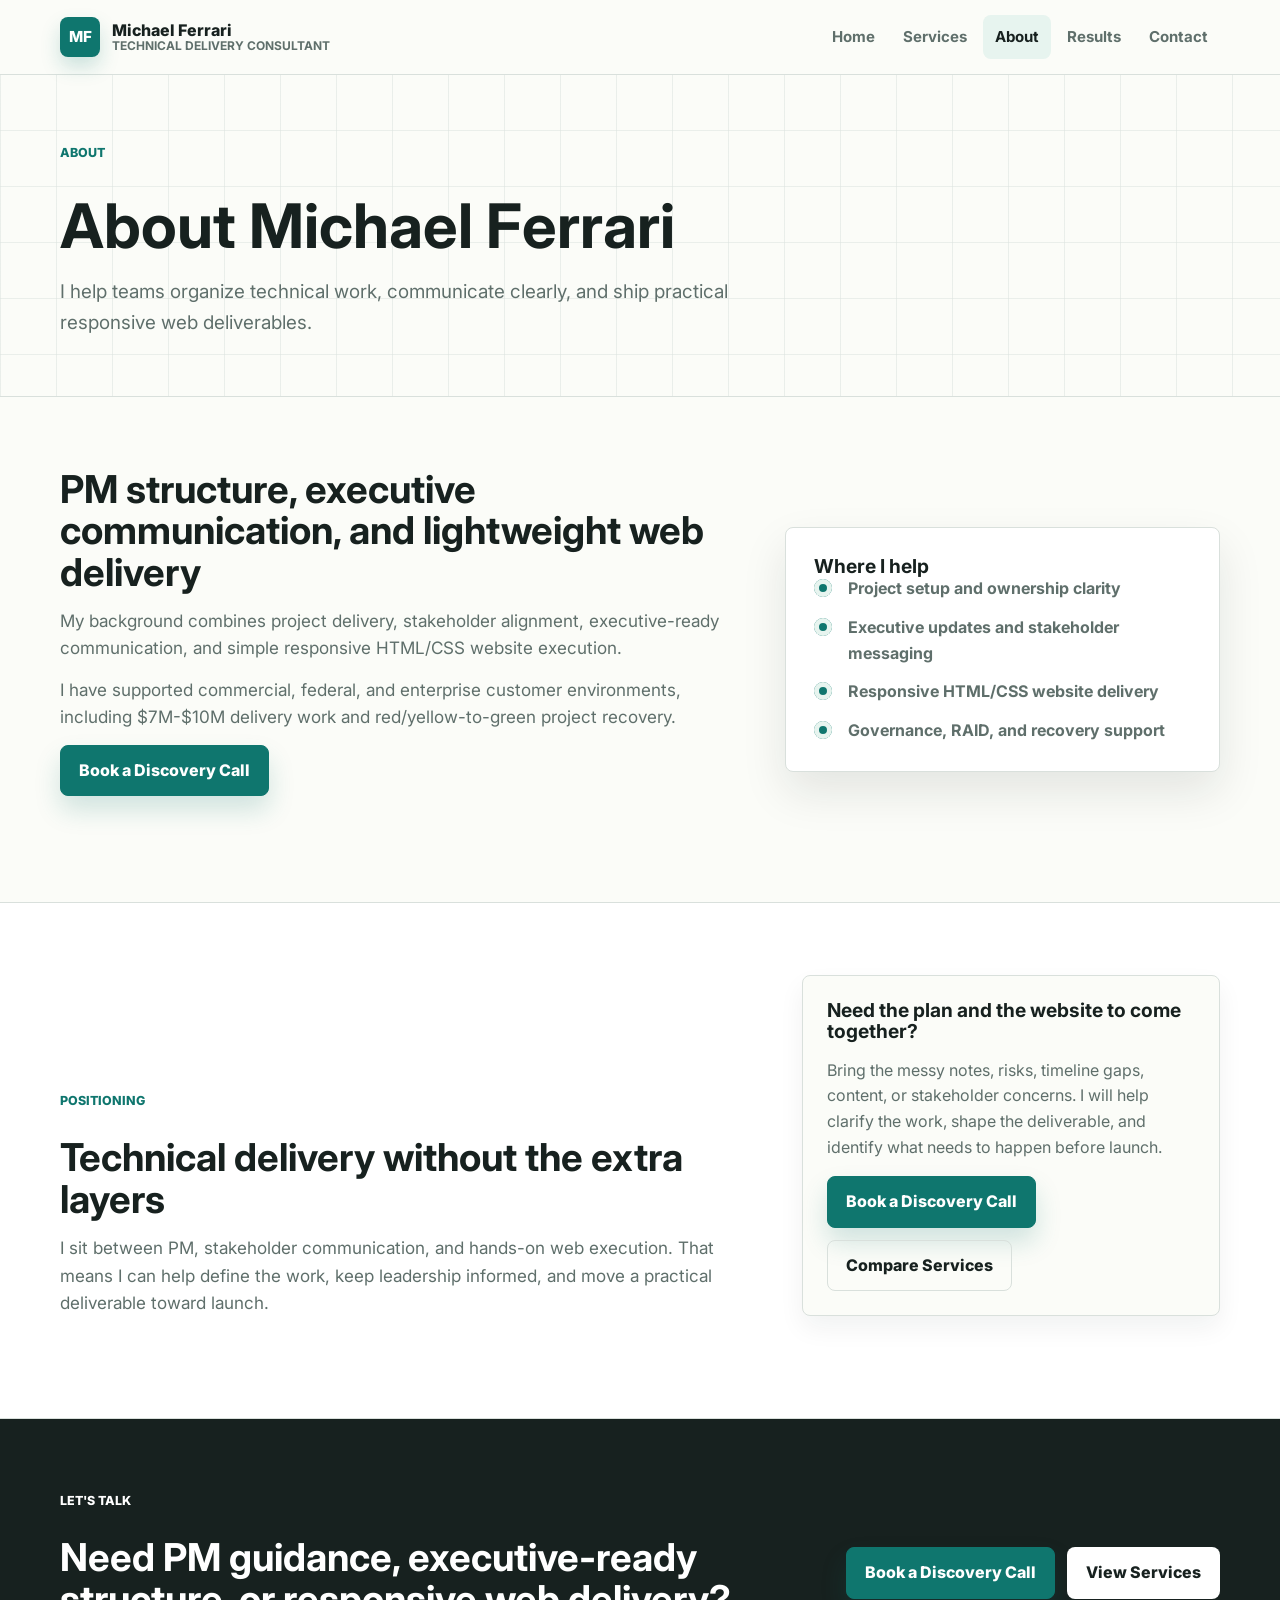
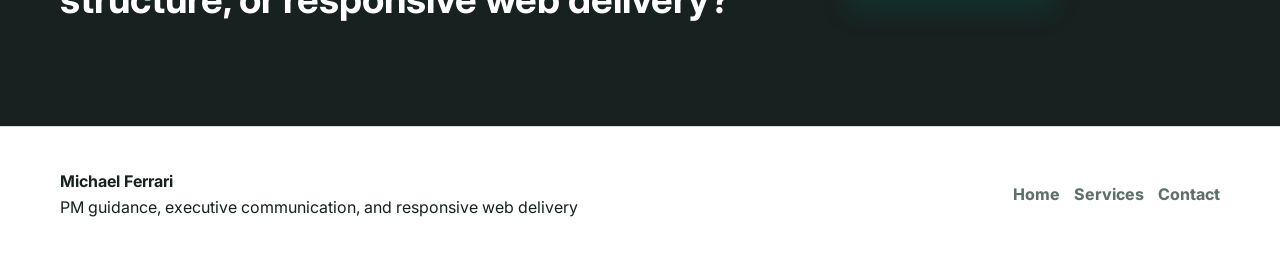
==== about.html @ 396adefd "Add files via upload" ====
<!doctype html>
<html lang="en">
  <head>
    <meta charset="utf-8">
    <meta name="viewport" content="width=device-width, initial-scale=1">
    <meta name="description" content="About Michael Ferrari, a technical delivery consultant helping teams with PM structure, responsive HTML/CSS websites, deployment, governance, recovery, and executive communication.">
    <title>About | Michael Ferrari</title>
    <link rel="preconnect" href="https://fonts.googleapis.com">
    <link rel="preconnect" href="https://fonts.gstatic.com" crossorigin>
    <link href="https://fonts.googleapis.com/css2?family=Inter:wght@500;650;700;800;850&display=swap" rel="stylesheet">
    <link rel="stylesheet" href="styles.css">
  </head>
  <body>
    <a class="skip-link" href="#main">Skip to content</a>
    <header class="site-header">
      <div class="nav-wrap">
        <a class="brand" href="index.html" aria-label="Michael Ferrari home">
          <span class="brand-mark">MF</span>
          <span class="brand-text">Michael Ferrari<span>Technical Delivery Consultant</span></span>
        </a>
        <button class="mobile-toggle" type="button" data-menu-toggle aria-expanded="false" aria-label="Open navigation">
          <svg viewBox="0 0 24 24" aria-hidden="true"><path d="M4 7h16M4 12h16M4 17h16" fill="none" stroke="currentColor" stroke-width="2" stroke-linecap="round"/></svg>
        </button>
        <nav class="nav-menu" data-menu aria-label="Main navigation">
          <a class="nav-link" href="index.html">Home</a>
          <a class="nav-link" href="services.html">Services</a>
          <a class="nav-link active" href="about.html">About</a>
          <a class="nav-link" href="results.html">Results</a>
          <a class="nav-link" href="contact.html">Contact</a>
        </nav>
      </div>
    </header>

    <main id="main">
      <section class="page-hero">
        <div class="container">
          <p class="eyebrow">About</p>
          <h1>About Michael Ferrari</h1>
          <p class="lead">I help teams organize technical work, communicate clearly, and ship practical responsive web deliverables.</p>
        </div>
      </section>

      <section class="section">
        <div class="container split">
          <div class="section-heading">
            <h2>PM structure, executive communication, and lightweight web delivery</h2>
            <p class="body-copy">My background combines project delivery, stakeholder alignment, executive-ready communication, and simple responsive HTML/CSS website execution.</p>
            <p class="body-copy">I have supported commercial, federal, and enterprise customer environments, including $7M-$10M delivery work and red/yellow-to-green project recovery.</p>
            <div class="button-row">
              <a class="button primary" href="contact.html">Book a Discovery Call</a>
            </div>
          </div>
          <div class="statement-panel">
            <h3>Where I help</h3>
            <ul>
              <li>Project setup and ownership clarity</li>
              <li>Executive updates and stakeholder messaging</li>
              <li>Responsive HTML/CSS website delivery</li>
              <li>Governance, RAID, and recovery support</li>
            </ul>
          </div>
        </div>
      </section>

      <section class="section alt">
        <div class="container">
          <div class="positioning-layout">
            <div class="section-heading">
              <p class="eyebrow">Positioning</p>
              <h2>Technical delivery without the extra layers</h2>
              <p class="body-copy">I sit between PM, stakeholder communication, and hands-on web execution. That means I can help define the work, keep leadership informed, and move a practical deliverable toward launch.</p>
            </div>
            <div class="about-cta-card">
              <h3>Need the plan and the website to come together?</h3>
              <p>Bring the messy notes, risks, timeline gaps, content, or stakeholder concerns. I will help clarify the work, shape the deliverable, and identify what needs to happen before launch.</p>
              <div class="button-row">
                <a class="button primary" href="contact.html">Book a Discovery Call</a>
                <a class="button ghost" href="services.html">Compare Services</a>
              </div>
            </div>
          </div>
        </div>
      </section>

      <section class="section cta-band">
        <div class="container cta-inner">
          <div class="section-heading">
            <p class="eyebrow">Let's talk</p>
            <h2>Need PM guidance, executive-ready structure, or responsive web delivery?</h2>
          </div>
          <div class="button-row">
            <a class="button primary" href="contact.html">Book a Discovery Call</a>
            <a class="button secondary" href="services.html">View Services</a>
          </div>
        </div>
      </section>
    </main>

    <footer class="site-footer">
      <div class="footer-grid">
        <p><strong>Michael Ferrari</strong><br>PM guidance, executive communication, and responsive web delivery</p>
        <div class="footer-links">
          <a href="index.html">Home</a>
          <a href="services.html">Services</a>
          <a href="contact.html">Contact</a>
        </div>
      </div>
    </footer>
    <script src="script.js"></script>
  </body>
</html>
---- styles.css ----
:root {
  --ink: #17211f;
  --muted: #5f6f6b;
  --paper: #fbfcf8;
  --white: #ffffff;
  --line: #d9e0dc;
  --teal: #0f766e;
  --teal-dark: #0b5853;
  --gold: #d8a322;
  --blue: #2563eb;
  --rust: #c2410c;
  --green-soft: #e7f4ef;
  --gold-soft: #fff3c4;
  --blue-soft: #eaf0ff;
  --rust-soft: #fff0e8;
  --shadow: 0 20px 45px rgba(23, 33, 31, 0.1);
  --radius: 8px;
  --max: 1160px;
}

* {
  box-sizing: border-box;
}

html {
  scroll-behavior: smooth;
}

body {
  margin: 0;
  font-family: Inter, ui-sans-serif, system-ui, -apple-system, BlinkMacSystemFont, "Segoe UI", sans-serif;
  color: var(--ink);
  background: var(--paper);
  line-height: 1.6;
}

img,
svg {
  max-width: 100%;
}

a {
  color: inherit;
}

.skip-link {
  position: absolute;
  left: -999px;
  top: 12px;
  z-index: 20;
  padding: 10px 14px;
  background: var(--ink);
  color: var(--white);
  border-radius: var(--radius);
}

.skip-link:focus {
  left: 12px;
}

.site-header {
  position: sticky;
  top: 0;
  z-index: 10;
  background: rgba(251, 252, 248, 0.94);
  border-bottom: 1px solid var(--line);
  backdrop-filter: blur(12px);
}

.nav-wrap {
  width: min(100% - 32px, var(--max));
  min-height: 74px;
  margin: 0 auto;
  display: flex;
  align-items: center;
  justify-content: space-between;
  gap: 24px;
}

.brand {
  display: inline-flex;
  align-items: center;
  gap: 12px;
  text-decoration: none;
  font-weight: 800;
  line-height: 1.1;
}

.brand-mark {
  width: 40px;
  height: 40px;
  display: grid;
  place-items: center;
  border-radius: var(--radius);
  color: var(--white);
  background: var(--teal);
  font-size: 0.95rem;
  box-shadow: 0 10px 20px rgba(15, 118, 110, 0.2);
}

.brand-text span {
  display: block;
  color: var(--muted);
  font-size: 0.75rem;
  font-weight: 700;
  text-transform: uppercase;
  letter-spacing: 0;
}

.nav-menu {
  display: flex;
  align-items: center;
  gap: 4px;
}

.nav-link {
  padding: 10px 12px;
  border-radius: var(--radius);
  color: var(--muted);
  font-size: 0.94rem;
  font-weight: 700;
  text-decoration: none;
}

.nav-link:hover,
.nav-link:focus-visible,
.nav-link.active {
  color: var(--ink);
  background: var(--green-soft);
  outline: none;
}

.mobile-toggle {
  display: none;
  width: 44px;
  height: 44px;
  border: 1px solid var(--line);
  border-radius: var(--radius);
  background: var(--white);
  color: var(--ink);
}

.mobile-toggle svg {
  width: 22px;
  height: 22px;
}

.section {
  padding: 72px 0;
}

.section.tight {
  padding: 64px 0;
}

.section.alt {
  background: var(--white);
  border-top: 1px solid var(--line);
  border-bottom: 1px solid var(--line);
}

.container {
  width: min(100% - 32px, var(--max));
  margin: 0 auto;
}

.eyebrow {
  margin: 0 0 12px;
  color: var(--teal);
  font-size: 0.78rem;
  font-weight: 800;
  text-transform: uppercase;
  letter-spacing: 0;
}

h1,
h2,
h3 {
  margin: 0;
  color: var(--ink);
  line-height: 1.08;
  letter-spacing: 0;
}

h1 {
  max-width: 760px;
  font-size: clamp(2.15rem, 4.8vw, 4.2rem);
}

h2 {
  max-width: 700px;
  font-size: clamp(1.65rem, 3vw, 2.65rem);
}

h3 {
  font-size: 1.2rem;
}

p {
  margin: 0;
}

.lead {
  max-width: 720px;
  color: var(--muted);
  font-size: clamp(1rem, 1.5vw, 1.18rem);
}

.body-copy {
  max-width: 780px;
  color: var(--muted);
  font-size: 1.07rem;
}

.hero {
  position: relative;
  min-height: calc(100vh - 74px);
  display: grid;
  align-items: center;
  padding: 54px 0 64px;
  background:
    linear-gradient(90deg, rgba(217, 224, 220, 0.55) 1px, transparent 1px),
    linear-gradient(0deg, rgba(217, 224, 220, 0.55) 1px, transparent 1px),
    var(--paper);
  background-size: 56px 56px;
}

.hero::after {
  content: "";
  position: absolute;
  left: 0;
  right: 0;
  bottom: 0;
  height: 96px;
  background: var(--white);
  clip-path: polygon(0 44%, 100% 0, 100% 100%, 0 100%);
}

.hero-grid {
  position: relative;
  z-index: 1;
  width: min(100% - 32px, var(--max));
  margin: 0 auto;
  display: grid;
  grid-template-columns: minmax(0, 1.05fr) minmax(330px, 0.75fr);
  align-items: center;
  gap: 54px;
}

.hero-copy {
  display: grid;
  gap: 24px;
}

.button-row {
  display: flex;
  flex-wrap: wrap;
  gap: 12px;
  align-items: center;
}

.button {
  min-height: 48px;
  display: inline-flex;
  align-items: center;
  justify-content: center;
  gap: 10px;
  padding: 12px 18px;
  border: 1px solid var(--ink);
  border-radius: var(--radius);
  font-weight: 800;
  text-decoration: none;
  cursor: pointer;
  transition: transform 0.2s ease, box-shadow 0.2s ease, background 0.2s ease;
}

.button svg {
  width: 18px;
  height: 18px;
  flex: 0 0 auto;
}

.button.primary {
  border-color: var(--teal);
  background: var(--teal);
  color: var(--white);
  box-shadow: 0 14px 26px rgba(15, 118, 110, 0.18);
}

.button.secondary {
  background: var(--white);
  color: var(--ink);
}

.button.ghost {
  border-color: var(--line);
  background: transparent;
  color: var(--ink);
}

.button:hover,
.button:focus-visible {
  transform: translateY(-2px);
  box-shadow: 0 16px 28px rgba(23, 33, 31, 0.12);
  outline: none;
}

.dashboard-visual {
  border: 1px solid var(--line);
  border-radius: var(--radius);
  background: var(--white);
  box-shadow: var(--shadow);
  overflow: hidden;
}

.dashboard-top {
  min-height: 56px;
  display: flex;
  align-items: center;
  justify-content: space-between;
  gap: 12px;
  padding: 14px 16px;
  border-bottom: 1px solid var(--line);
}

.window-dots {
  display: flex;
  gap: 7px;
}

.window-dots span {
  width: 10px;
  height: 10px;
  border-radius: 50%;
  background: var(--line);
}

.window-dots span:nth-child(1) {
  background: var(--rust);
}

.window-dots span:nth-child(2) {
  background: var(--gold);
}

.window-dots span:nth-child(3) {
  background: var(--teal);
}

.status-pill {
  padding: 6px 10px;
  border-radius: 999px;
  background: var(--green-soft);
  color: var(--teal-dark);
  font-size: 0.74rem;
  font-weight: 800;
  text-transform: uppercase;
  white-space: nowrap;
}

.dashboard-body {
  display: grid;
  gap: 18px;
  padding: 18px;
}

.update-preview {
  border: 1px solid var(--line);
  border-radius: var(--radius);
  padding: 18px;
  background: var(--paper);
}

.preview-label {
  margin-bottom: 10px;
  color: var(--muted);
  font-size: 0.78rem;
  font-weight: 800;
  text-transform: uppercase;
}

.preview-title {
  margin-bottom: 12px;
  font-size: 1.05rem;
  font-weight: 850;
}

.preview-lines {
  display: grid;
  gap: 8px;
}

.preview-lines span {
  height: 9px;
  border-radius: 999px;
  background: var(--line);
}

.preview-lines span:nth-child(1) {
  width: 96%;
}

.preview-lines span:nth-child(2) {
  width: 82%;
}

.preview-lines span:nth-child(3) {
  width: 68%;
}

.metric-grid {
  display: grid;
  grid-template-columns: repeat(3, 1fr);
  gap: 10px;
}

.metric {
  min-height: 86px;
  display: grid;
  align-content: space-between;
  gap: 8px;
  padding: 12px;
  border: 1px solid var(--line);
  border-radius: var(--radius);
  background: var(--white);
}

.metric strong {
  font-size: 1.45rem;
  line-height: 1;
}

.metric span {
  color: var(--muted);
  font-size: 0.76rem;
  font-weight: 750;
}

.timeline-visual {
  display: grid;
  gap: 10px;
}

.timeline-row {
  display: grid;
  grid-template-columns: 72px 1fr;
  align-items: center;
  gap: 10px;
  color: var(--muted);
  font-size: 0.78rem;
  font-weight: 800;
}

.bar {
  height: 12px;
  border-radius: 999px;
  background: var(--line);
  overflow: hidden;
}

.bar span {
  display: block;
  height: 100%;
  border-radius: 999px;
}

.bar.teal span {
  width: 76%;
  background: var(--teal);
}

.bar.gold span {
  width: 58%;
  background: var(--gold);
}

.bar.blue span {
  width: 70%;
  background: var(--blue);
}

.section-heading {
  display: grid;
  gap: 14px;
  margin-bottom: 34px;
}

.audience-grid,
.proof-grid {
  display: grid;
  grid-template-columns: repeat(4, 1fr);
  gap: 14px;
}

.audience-item,
.proof-item {
  min-height: 156px;
  display: grid;
  align-content: start;
  gap: 16px;
  padding: 20px;
  border: 1px solid var(--line);
  border-radius: var(--radius);
  background: var(--white);
}

.icon-box {
  width: 42px;
  height: 42px;
  display: grid;
  place-items: center;
  border-radius: var(--radius);
  color: var(--teal-dark);
  background: var(--green-soft);
}

.icon-box.gold {
  color: #7a5600;
  background: var(--gold-soft);
}

.icon-box.blue {
  color: #1d4ed8;
  background: var(--blue-soft);
}

.icon-box.rust {
  color: var(--rust);
  background: var(--rust-soft);
}

.icon-box svg {
  width: 22px;
  height: 22px;
}

.audience-item p,
.proof-item p {
  color: var(--muted);
  font-weight: 700;
}

.card-grid {
  display: grid;
  grid-template-columns: repeat(3, 1fr);
  gap: 16px;
}

.service-card {
  min-height: 330px;
  display: grid;
  grid-template-rows: auto auto 1fr auto auto;
  gap: 14px;
  padding: 22px;
  border: 1px solid var(--line);
  border-radius: var(--radius);
  background: var(--white);
  box-shadow: 0 12px 26px rgba(23, 33, 31, 0.06);
}

.service-card p {
  color: var(--muted);
}

.process-grid {
  display: grid;
  grid-template-columns: repeat(4, 1fr);
  gap: 16px;
}

.process-item {
  min-height: 210px;
  display: grid;
  align-content: start;
  gap: 14px;
  padding: 22px;
  border: 1px solid var(--line);
  border-radius: var(--radius);
  background: var(--white);
}

.process-item p {
  color: var(--muted);
}

.positioning-layout {
  display: grid;
  grid-template-columns: minmax(0, 0.92fr) minmax(320px, 0.55fr);
  gap: 42px;
  align-items: end;
  margin-bottom: 30px;
}

.positioning-layout .section-heading {
  margin-bottom: 0;
}

.about-cta-card {
  display: grid;
  gap: 16px;
  padding: 24px;
  border: 1px solid var(--line);
  border-radius: var(--radius);
  background: var(--paper);
  box-shadow: 0 12px 26px rgba(23, 33, 31, 0.06);
}

.about-cta-card p {
  color: var(--muted);
}

.expectation-grid .process-item {
  min-height: 190px;
  border-top: 4px solid var(--teal);
}

.expectation-grid .process-item:nth-child(2) {
  border-top-color: var(--rust);
}

.expectation-grid .process-item:nth-child(3) {
  border-top-color: var(--gold);
}

.expectation-grid .process-item:nth-child(4) {
  border-top-color: var(--blue);
}

.price {
  display: inline-flex;
  width: fit-content;
  align-items: center;
  gap: 8px;
  padding: 7px 10px;
  border-radius: 999px;
  background: var(--gold-soft);
  color: #674900;
  font-size: 0.86rem;
  font-weight: 850;
}

.text-link {
  color: var(--teal-dark);
  font-weight: 850;
  text-decoration-color: rgba(15, 118, 110, 0.35);
  text-underline-offset: 4px;
}

.split {
  display: grid;
  grid-template-columns: minmax(0, 0.85fr) minmax(320px, 0.55fr);
  gap: 54px;
  align-items: center;
}

.statement-panel {
  padding: 28px;
  border: 1px solid var(--line);
  border-radius: var(--radius);
  background: var(--white);
  box-shadow: var(--shadow);
}

.statement-panel ul,
.check-list {
  margin: 0;
  padding: 0;
  list-style: none;
  display: grid;
  gap: 13px;
}

.statement-panel li,
.check-list li {
  display: grid;
  grid-template-columns: 24px 1fr;
  gap: 10px;
  color: var(--muted);
  font-weight: 700;
}

.statement-panel li::before,
.check-list li::before {
  content: "";
  width: 18px;
  height: 18px;
  margin-top: 3px;
  border-radius: 50%;
  background: var(--teal);
  box-shadow: inset 0 0 0 5px var(--green-soft);
}

.cta-band {
  background: var(--ink);
  color: var(--white);
}

.cta-band h2,
.cta-band p {
  color: var(--white);
}

.cta-inner {
  display: grid;
  grid-template-columns: 1fr auto;
  align-items: center;
  gap: 28px;
}

.cta-inner .button.secondary {
  border-color: rgba(255, 255, 255, 0.25);
}

.page-hero {
  padding: 68px 0 58px;
  background:
    linear-gradient(90deg, rgba(217, 224, 220, 0.5) 1px, transparent 1px),
    linear-gradient(0deg, rgba(217, 224, 220, 0.5) 1px, transparent 1px),
    var(--paper);
  background-size: 56px 56px;
  border-bottom: 1px solid var(--line);
}

.page-hero .container {
  display: grid;
  gap: 18px;
}

.service-nav {
  display: flex;
  flex-wrap: wrap;
  gap: 10px;
  margin-top: 6px;
}

.service-nav a {
  padding: 9px 12px;
  border: 1px solid var(--line);
  border-radius: 999px;
  background: var(--white);
  color: var(--teal-dark);
  font-size: 0.9rem;
  font-weight: 800;
  text-decoration: none;
}

.service-nav a:hover,
.service-nav a:focus-visible {
  border-color: var(--teal);
  outline: none;
}

.service-section {
  padding: 58px 0;
  border-bottom: 1px solid var(--line);
}

.service-detail {
  display: grid;
  grid-template-columns: minmax(0, 0.8fr) minmax(320px, 0.55fr);
  gap: 44px;
  align-items: start;
}

.service-copy {
  display: grid;
  gap: 18px;
}

.included-box {
  padding: 24px;
  border: 1px solid var(--line);
  border-radius: var(--radius);
  background: var(--white);
  box-shadow: 0 12px 26px rgba(23, 33, 31, 0.06);
}

.included-box h3 {
  margin-bottom: 16px;
}

.sample-grid {
  display: grid;
  grid-template-columns: repeat(3, 1fr);
  gap: 16px;
}

.proof-stat-grid {
  display: grid;
  grid-template-columns: repeat(3, 1fr);
  gap: 16px;
}

.stat-card {
  min-height: 250px;
  display: grid;
  align-content: start;
  gap: 12px;
  padding: 24px;
  border: 1px solid var(--line);
  border-radius: var(--radius);
  background: var(--paper);
  box-shadow: 0 12px 26px rgba(23, 33, 31, 0.06);
}

.stat-card strong {
  font-size: clamp(2rem, 5vw, 3.3rem);
  line-height: 1;
}

.stat-card span {
  color: var(--teal-dark);
  font-weight: 850;
}

.stat-card p {
  color: var(--muted);
}

.sample-card {
  display: grid;
  gap: 18px;
  padding: 22px;
  border: 1px solid var(--line);
  border-radius: var(--radius);
  background: var(--white);
}

.sample-card h2,
.contact-card h2,
.template-header h2 {
  font-size: 1.35rem;
}

.before-after {
  display: grid;
  gap: 12px;
}

.before-after div {
  padding: 14px;
  border-radius: var(--radius);
  background: var(--paper);
  border: 1px solid var(--line);
}

.before-after strong {
  display: block;
  margin-bottom: 4px;
  font-size: 0.8rem;
  text-transform: uppercase;
  color: var(--teal-dark);
}

.template-preview {
  margin-top: 26px;
  border: 1px solid var(--line);
  border-radius: var(--radius);
  background: var(--white);
  box-shadow: var(--shadow);
  overflow: hidden;
}

.template-header {
  display: flex;
  justify-content: space-between;
  gap: 16px;
  padding: 18px;
  border-bottom: 1px solid var(--line);
}

.template-grid {
  display: grid;
  grid-template-columns: 1fr 1fr;
  gap: 1px;
  background: var(--line);
}

.template-cell {
  min-height: 140px;
  padding: 18px;
  background: var(--white);
}

.template-cell h3 {
  margin-bottom: 10px;
}

.template-cell p {
  color: var(--muted);
}

.contact-layout {
  display: grid;
  grid-template-columns: minmax(0, 0.65fr) minmax(360px, 0.72fr);
  gap: 48px;
  align-items: start;
}

.contact-aside {
  display: grid;
  gap: 22px;
}

.contact-card {
  padding: 24px;
  border: 1px solid var(--line);
  border-radius: var(--radius);
  background: var(--white);
}

.contact-card h3 {
  margin-bottom: 10px;
}

.contact-card p {
  color: var(--muted);
}

.form-card {
  padding: 26px;
  border: 1px solid var(--line);
  border-radius: var(--radius);
  background: var(--white);
  box-shadow: var(--shadow);
}

.contact-form {
  display: grid;
  gap: 16px;
}

.field-group {
  display: grid;
  gap: 7px;
}

label {
  color: var(--ink);
  font-size: 0.92rem;
  font-weight: 800;
}

input,
select,
textarea {
  width: 100%;
  min-height: 48px;
  padding: 12px 13px;
  border: 1px solid var(--line);
  border-radius: var(--radius);
  background: var(--paper);
  color: var(--ink);
  font: inherit;
}

textarea {
  min-height: 150px;
  resize: vertical;
}

input:focus,
select:focus,
textarea:focus {
  border-color: var(--teal);
  outline: 3px solid rgba(15, 118, 110, 0.16);
}

.form-note {
  color: var(--muted);
  font-size: 0.91rem;
}

.form-status {
  min-height: 24px;
  color: var(--teal-dark);
  font-weight: 800;
}

.site-footer {
  padding: 42px 0;
  background: var(--white);
  border-top: 1px solid var(--line);
}

.footer-grid {
  width: min(100% - 32px, var(--max));
  margin: 0 auto;
  display: grid;
  grid-template-columns: 1fr auto;
  gap: 24px;
  align-items: center;
}

.footer-links {
  display: flex;
  flex-wrap: wrap;
  gap: 14px;
}

.footer-links a {
  color: var(--muted);
  font-weight: 750;
  text-decoration: none;
}

.footer-links a:hover,
.footer-links a:focus-visible {
  color: var(--teal-dark);
  outline: none;
}

@media (max-width: 980px) {
  .hero-grid,
  .split,
  .positioning-layout,
  .service-detail,
  .contact-layout,
  .cta-inner {
    grid-template-columns: 1fr;
  }

  .dashboard-visual {
    max-width: 640px;
  }

  .audience-grid,
  .proof-grid,
  .card-grid,
  .process-grid,
  .proof-stat-grid {
    grid-template-columns: repeat(2, 1fr);
  }

  .sample-grid {
    grid-template-columns: 1fr;
  }
}

@media (max-width: 760px) {
  .nav-wrap {
    min-height: 68px;
  }

  .mobile-toggle {
    display: grid;
    place-items: center;
  }

  .nav-menu {
    position: absolute;
    left: 16px;
    right: 16px;
    top: 76px;
    display: none;
    flex-direction: column;
    align-items: stretch;
    gap: 6px;
    padding: 12px;
    border: 1px solid var(--line);
    border-radius: var(--radius);
    background: var(--white);
    box-shadow: var(--shadow);
  }

  .nav-menu.open {
    display: flex;
  }

  .nav-link {
    padding: 12px;
  }

  .hero {
    min-height: auto;
    padding-top: 44px;
  }

  .hero-grid {
    grid-template-columns: 1fr;
    gap: 34px;
  }

  .section,
  .service-section {
    padding: 58px 0;
  }

  .page-hero {
    padding: 56px 0;
  }

  .audience-grid,
  .proof-grid,
  .card-grid,
  .process-grid,
  .proof-stat-grid,
  .metric-grid,
  .template-grid {
    grid-template-columns: 1fr;
  }

  .service-card {
    min-height: auto;
  }

  .footer-grid {
    grid-template-columns: 1fr;
  }
}

@media (max-width: 460px) {
  .brand-text span {
    display: none;
  }

  .button,
  .button-row {
    width: 100%;
  }

  .template-header {
    display: grid;
  }
}
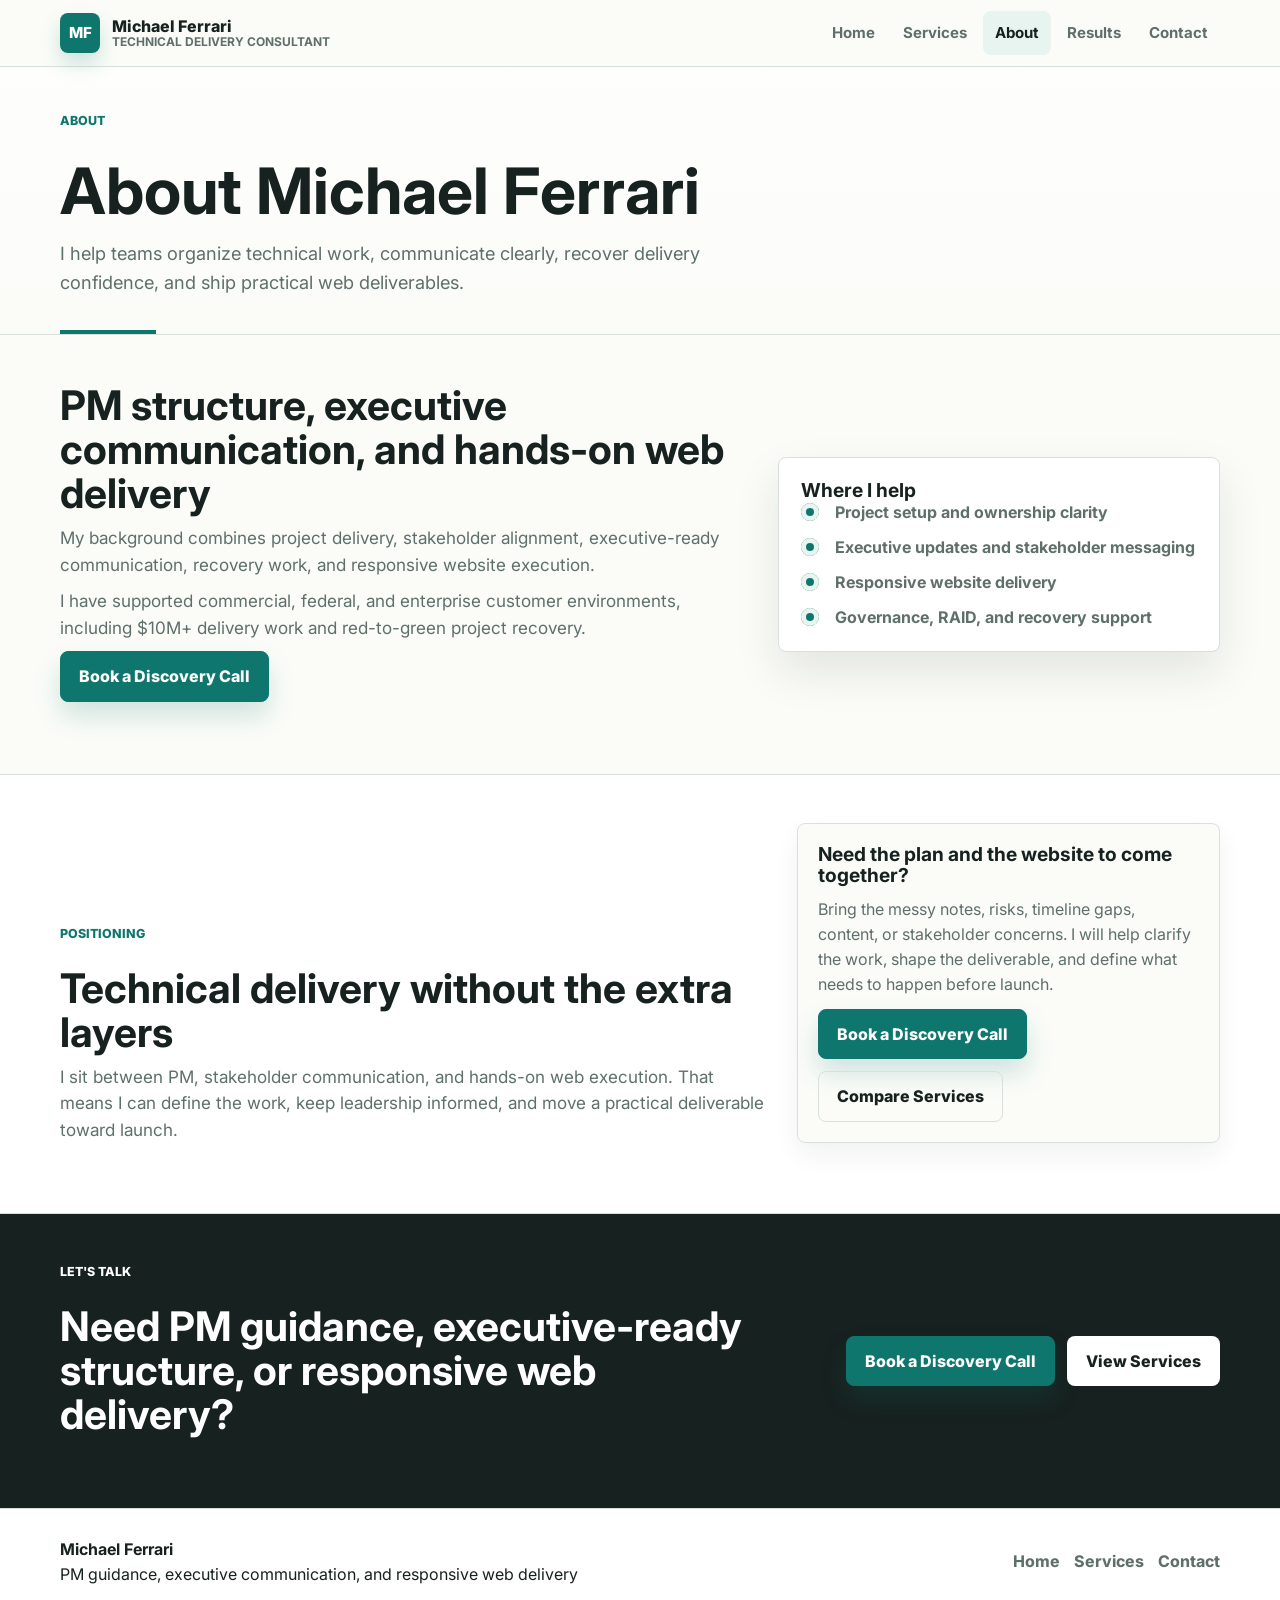
==== commit 93eead6b: "Add files via upload" ====
--- a/about.html
+++ b/about.html
@@ -3,7 +3,7 @@
   <head>
     <meta charset="utf-8">
     <meta name="viewport" content="width=device-width, initial-scale=1">
-    <meta name="description" content="About Michael Ferrari, a technical delivery consultant helping teams with PM structure, responsive HTML/CSS websites, deployment, governance, recovery, and executive communication.">
+    <meta name="description" content="About Michael Ferrari, a technical delivery consultant helping teams with PM structure, executive communication, responsive websites, governance, recovery, and launch support.">
     <title>About | Michael Ferrari</title>
     <link rel="preconnect" href="https://fonts.googleapis.com">
     <link rel="preconnect" href="https://fonts.gstatic.com" crossorigin>
@@ -36,16 +36,16 @@
         <div class="container">
           <p class="eyebrow">About</p>
           <h1>About Michael Ferrari</h1>
-          <p class="lead">I help teams organize technical work, communicate clearly, and ship practical responsive web deliverables.</p>
+          <p class="lead">I help teams organize technical work, communicate clearly, recover delivery confidence, and ship practical web deliverables.</p>
         </div>
       </section>
 
       <section class="section">
         <div class="container split">
           <div class="section-heading">
-            <h2>PM structure, executive communication, and lightweight web delivery</h2>
-            <p class="body-copy">My background combines project delivery, stakeholder alignment, executive-ready communication, and simple responsive HTML/CSS website execution.</p>
-            <p class="body-copy">I have supported commercial, federal, and enterprise customer environments, including $7M-$10M delivery work and red/yellow-to-green project recovery.</p>
+            <h2>PM structure, executive communication, and hands-on web delivery</h2>
+            <p class="body-copy">My background combines project delivery, stakeholder alignment, executive-ready communication, recovery work, and responsive website execution.</p>
+            <p class="body-copy">I have supported commercial, federal, and enterprise customer environments, including $10M+ delivery work and red-to-green project recovery.</p>
             <div class="button-row">
               <a class="button primary" href="contact.html">Book a Discovery Call</a>
             </div>
@@ -55,7 +55,7 @@
             <ul>
               <li>Project setup and ownership clarity</li>
               <li>Executive updates and stakeholder messaging</li>
-              <li>Responsive HTML/CSS website delivery</li>
+              <li>Responsive website delivery</li>
               <li>Governance, RAID, and recovery support</li>
             </ul>
           </div>
@@ -68,11 +68,11 @@
             <div class="section-heading">
               <p class="eyebrow">Positioning</p>
               <h2>Technical delivery without the extra layers</h2>
-              <p class="body-copy">I sit between PM, stakeholder communication, and hands-on web execution. That means I can help define the work, keep leadership informed, and move a practical deliverable toward launch.</p>
+              <p class="body-copy">I sit between PM, stakeholder communication, and hands-on web execution. That means I can define the work, keep leadership informed, and move a practical deliverable toward launch.</p>
             </div>
             <div class="about-cta-card">
               <h3>Need the plan and the website to come together?</h3>
-              <p>Bring the messy notes, risks, timeline gaps, content, or stakeholder concerns. I will help clarify the work, shape the deliverable, and identify what needs to happen before launch.</p>
+              <p>Bring the messy notes, risks, timeline gaps, content, or stakeholder concerns. I will help clarify the work, shape the deliverable, and define what needs to happen before launch.</p>
               <div class="button-row">
                 <a class="button primary" href="contact.html">Book a Discovery Call</a>
                 <a class="button ghost" href="services.html">Compare Services</a>
--- a/styles.css
+++ b/styles.css
@@ -31,7 +31,7 @@
   font-family: Inter, ui-sans-serif, system-ui, -apple-system, BlinkMacSystemFont, "Segoe UI", sans-serif;
   color: var(--ink);
   background: var(--paper);
-  line-height: 1.6;
+  line-height: 1.55;
 }
 
 img,
@@ -69,7 +69,7 @@
 
 .nav-wrap {
   width: min(100% - 32px, var(--max));
-  min-height: 74px;
+  min-height: 66px;
   margin: 0 auto;
   display: flex;
   align-items: center;
@@ -146,11 +146,11 @@
 }
 
 .section {
-  padding: 72px 0;
+  padding: 48px 0;
 }
 
 .section.tight {
-  padding: 64px 0;
+  padding: 42px 0;
 }
 
 .section.alt {
@@ -184,12 +184,12 @@
 
 h1 {
   max-width: 760px;
-  font-size: clamp(2.15rem, 4.8vw, 4.2rem);
+  font-size: 4rem;
 }
 
 h2 {
   max-width: 700px;
-  font-size: clamp(1.65rem, 3vw, 2.65rem);
+  font-size: 2.55rem;
 }
 
 h3 {
@@ -203,7 +203,7 @@
 .lead {
   max-width: 720px;
   color: var(--muted);
-  font-size: clamp(1rem, 1.5vw, 1.18rem);
+  font-size: 1.14rem;
 }
 
 .body-copy {
@@ -214,15 +214,21 @@
 
 .hero {
   position: relative;
-  min-height: calc(100vh - 74px);
+  min-height: auto;
   display: grid;
   align-items: center;
-  padding: 54px 0 64px;
-  background:
-    linear-gradient(90deg, rgba(217, 224, 220, 0.55) 1px, transparent 1px),
-    linear-gradient(0deg, rgba(217, 224, 220, 0.55) 1px, transparent 1px),
-    var(--paper);
-  background-size: 56px 56px;
+  padding: 42px 0 50px;
+  overflow: hidden;
+  background: var(--paper);
+  border-bottom: 1px solid var(--line);
+}
+
+.hero::before {
+  content: "";
+  position: absolute;
+  inset: 0;
+  background: linear-gradient(180deg, rgba(255, 255, 255, 0.72), rgba(251, 252, 248, 0));
+  pointer-events: none;
 }
 
 .hero::after {
@@ -231,7 +237,7 @@
   left: 0;
   right: 0;
   bottom: 0;
-  height: 96px;
+  height: 54px;
   background: var(--white);
   clip-path: polygon(0 44%, 100% 0, 100% 100%, 0 100%);
 }
@@ -244,12 +250,12 @@
   display: grid;
   grid-template-columns: minmax(0, 1.05fr) minmax(330px, 0.75fr);
   align-items: center;
-  gap: 54px;
+  gap: 36px;
 }
 
 .hero-copy {
   display: grid;
-  gap: 24px;
+  gap: 18px;
 }
 
 .button-row {
@@ -360,14 +366,14 @@
 
 .dashboard-body {
   display: grid;
-  gap: 18px;
-  padding: 18px;
+  gap: 14px;
+  padding: 16px;
 }
 
 .update-preview {
   border: 1px solid var(--line);
   border-radius: var(--radius);
-  padding: 18px;
+  padding: 16px;
   background: var(--paper);
 }
 
@@ -415,7 +421,8 @@
 }
 
 .metric {
-  min-height: 86px;
+  min-width: 0;
+  min-height: 76px;
   display: grid;
   align-content: space-between;
   gap: 8px;
@@ -426,14 +433,32 @@
 }
 
 .metric strong {
-  font-size: 1.45rem;
+  font-size: 1.25rem;
   line-height: 1;
+  white-space: nowrap;
+}
+
+.metric-full {
+  display: inline;
+}
+
+.metric-short {
+  display: none;
 }
 
 .metric span {
   color: var(--muted);
   font-size: 0.76rem;
   font-weight: 750;
+  line-height: 1.25;
+}
+
+.metric strong .metric-full,
+.metric strong .metric-short {
+  color: inherit;
+  font-size: inherit;
+  font-weight: inherit;
+  line-height: inherit;
 }
 
 .timeline-visual {
@@ -481,24 +506,24 @@
 
 .section-heading {
   display: grid;
-  gap: 14px;
-  margin-bottom: 34px;
+  gap: 10px;
+  margin-bottom: 24px;
 }
 
 .audience-grid,
 .proof-grid {
   display: grid;
   grid-template-columns: repeat(4, 1fr);
-  gap: 14px;
+  gap: 12px;
 }
 
 .audience-item,
 .proof-item {
-  min-height: 156px;
+  min-height: 132px;
   display: grid;
   align-content: start;
-  gap: 16px;
-  padding: 20px;
+  gap: 12px;
+  padding: 18px;
   border: 1px solid var(--line);
   border-radius: var(--radius);
   background: var(--white);
@@ -543,37 +568,37 @@
 .card-grid {
   display: grid;
   grid-template-columns: repeat(3, 1fr);
-  gap: 16px;
+  gap: 14px;
 }
 
 .service-card {
-  min-height: 330px;
+  min-height: 280px;
   display: grid;
   grid-template-rows: auto auto 1fr auto auto;
+  gap: 12px;
+  padding: 20px;
+  border: 1px solid var(--line);
+  border-radius: var(--radius);
+  background: var(--white);
+  box-shadow: 0 12px 26px rgba(23, 33, 31, 0.06);
+}
+
+.service-card p {
+  color: var(--muted);
+}
+
+.process-grid {
+  display: grid;
+  grid-template-columns: repeat(4, 1fr);
   gap: 14px;
-  padding: 22px;
-  border: 1px solid var(--line);
-  border-radius: var(--radius);
-  background: var(--white);
-  box-shadow: 0 12px 26px rgba(23, 33, 31, 0.06);
-}
-
-.service-card p {
-  color: var(--muted);
-}
-
-.process-grid {
-  display: grid;
-  grid-template-columns: repeat(4, 1fr);
-  gap: 16px;
 }
 
 .process-item {
-  min-height: 210px;
+  min-height: 170px;
   display: grid;
   align-content: start;
-  gap: 14px;
-  padding: 22px;
+  gap: 12px;
+  padding: 18px;
   border: 1px solid var(--line);
   border-radius: var(--radius);
   background: var(--white);
@@ -586,9 +611,9 @@
 .positioning-layout {
   display: grid;
   grid-template-columns: minmax(0, 0.92fr) minmax(320px, 0.55fr);
-  gap: 42px;
+  gap: 30px;
   align-items: end;
-  margin-bottom: 30px;
+  margin-bottom: 22px;
 }
 
 .positioning-layout .section-heading {
@@ -597,8 +622,8 @@
 
 .about-cta-card {
   display: grid;
-  gap: 16px;
-  padding: 24px;
+  gap: 12px;
+  padding: 20px;
   border: 1px solid var(--line);
   border-radius: var(--radius);
   background: var(--paper);
@@ -649,12 +674,12 @@
 .split {
   display: grid;
   grid-template-columns: minmax(0, 0.85fr) minmax(320px, 0.55fr);
-  gap: 54px;
+  gap: 34px;
   align-items: center;
 }
 
 .statement-panel {
-  padding: 28px;
+  padding: 22px;
   border: 1px solid var(--line);
   border-radius: var(--radius);
   background: var(--white);
@@ -667,7 +692,7 @@
   padding: 0;
   list-style: none;
   display: grid;
-  gap: 13px;
+  gap: 10px;
 }
 
 .statement-panel li,
@@ -704,7 +729,7 @@
   display: grid;
   grid-template-columns: 1fr auto;
   align-items: center;
-  gap: 28px;
+  gap: 20px;
 }
 
 .cta-inner .button.secondary {
@@ -712,18 +737,36 @@
 }
 
 .page-hero {
-  padding: 68px 0 58px;
-  background:
-    linear-gradient(90deg, rgba(217, 224, 220, 0.5) 1px, transparent 1px),
-    linear-gradient(0deg, rgba(217, 224, 220, 0.5) 1px, transparent 1px),
-    var(--paper);
-  background-size: 56px 56px;
+  position: relative;
+  padding: 44px 0 38px;
+  overflow: hidden;
+  background: var(--paper);
   border-bottom: 1px solid var(--line);
 }
 
+.page-hero::before {
+  content: "";
+  position: absolute;
+  inset: 0;
+  background: linear-gradient(180deg, rgba(255, 255, 255, 0.7), rgba(251, 252, 248, 0));
+  pointer-events: none;
+}
+
+.page-hero::after {
+  content: "";
+  position: absolute;
+  left: max(16px, calc((100vw - var(--max)) / 2));
+  bottom: 0;
+  width: 96px;
+  height: 4px;
+  background: var(--teal);
+}
+
 .page-hero .container {
-  display: grid;
-  gap: 18px;
+  position: relative;
+  z-index: 1;
+  display: grid;
+  gap: 14px;
 }
 
 .service-nav {
@@ -751,24 +794,24 @@
 }
 
 .service-section {
-  padding: 58px 0;
+  padding: 36px 0;
   border-bottom: 1px solid var(--line);
 }
 
 .service-detail {
   display: grid;
   grid-template-columns: minmax(0, 0.8fr) minmax(320px, 0.55fr);
-  gap: 44px;
+  gap: 30px;
   align-items: start;
 }
 
 .service-copy {
   display: grid;
-  gap: 18px;
+  gap: 14px;
 }
 
 .included-box {
-  padding: 24px;
+  padding: 20px;
   border: 1px solid var(--line);
   border-radius: var(--radius);
   background: var(--white);
@@ -776,27 +819,27 @@
 }
 
 .included-box h3 {
-  margin-bottom: 16px;
+  margin-bottom: 12px;
 }
 
 .sample-grid {
   display: grid;
+  grid-template-columns: repeat(2, 1fr);
+  gap: 16px;
+}
+
+.proof-stat-grid {
+  display: grid;
   grid-template-columns: repeat(3, 1fr);
-  gap: 16px;
-}
-
-.proof-stat-grid {
-  display: grid;
-  grid-template-columns: repeat(3, 1fr);
-  gap: 16px;
+  gap: 14px;
 }
 
 .stat-card {
-  min-height: 250px;
+  min-height: 178px;
   display: grid;
   align-content: start;
-  gap: 12px;
-  padding: 24px;
+  gap: 10px;
+  padding: 20px;
   border: 1px solid var(--line);
   border-radius: var(--radius);
   background: var(--paper);
@@ -804,7 +847,7 @@
 }
 
 .stat-card strong {
-  font-size: clamp(2rem, 5vw, 3.3rem);
+  font-size: 3rem;
   line-height: 1;
 }
 
@@ -819,8 +862,8 @@
 
 .sample-card {
   display: grid;
-  gap: 18px;
-  padding: 22px;
+  gap: 14px;
+  padding: 20px;
   border: 1px solid var(--line);
   border-radius: var(--radius);
   background: var(--white);
@@ -853,7 +896,7 @@
 }
 
 .template-preview {
-  margin-top: 26px;
+  margin-top: 20px;
   border: 1px solid var(--line);
   border-radius: var(--radius);
   background: var(--white);
@@ -893,17 +936,17 @@
 .contact-layout {
   display: grid;
   grid-template-columns: minmax(0, 0.65fr) minmax(360px, 0.72fr);
-  gap: 48px;
+  gap: 34px;
   align-items: start;
 }
 
 .contact-aside {
   display: grid;
-  gap: 22px;
+  gap: 16px;
 }
 
 .contact-card {
-  padding: 24px;
+  padding: 20px;
   border: 1px solid var(--line);
   border-radius: var(--radius);
   background: var(--white);
@@ -918,7 +961,7 @@
 }
 
 .form-card {
-  padding: 26px;
+  padding: 22px;
   border: 1px solid var(--line);
   border-radius: var(--radius);
   background: var(--white);
@@ -927,7 +970,7 @@
 
 .contact-form {
   display: grid;
-  gap: 16px;
+  gap: 13px;
 }
 
 .field-group {
@@ -939,6 +982,11 @@
   color: var(--ink);
   font-size: 0.92rem;
   font-weight: 800;
+}
+
+.required-marker {
+  color: #b91c1c;
+  margin-left: 4px;
 }
 
 input,
@@ -955,7 +1003,7 @@
 }
 
 textarea {
-  min-height: 150px;
+  min-height: 118px;
   resize: vertical;
 }
 
@@ -978,7 +1026,7 @@
 }
 
 .site-footer {
-  padding: 42px 0;
+  padding: 28px 0;
   background: var(--white);
   border-top: 1px solid var(--line);
 }
@@ -988,7 +1036,7 @@
   margin: 0 auto;
   display: grid;
   grid-template-columns: 1fr auto;
-  gap: 24px;
+  gap: 18px;
   align-items: center;
 }
 
@@ -1024,16 +1072,33 @@
     max-width: 640px;
   }
 
+  h1 {
+    font-size: 3.25rem;
+  }
+
+  h2 {
+    font-size: 2.15rem;
+  }
+
+  .lead {
+    font-size: 1.08rem;
+  }
+
+  .stat-card strong {
+    font-size: 2.55rem;
+  }
+
   .audience-grid,
   .proof-grid,
   .card-grid,
   .process-grid,
-  .proof-stat-grid {
+  .proof-stat-grid,
+  .sample-grid {
     grid-template-columns: repeat(2, 1fr);
   }
 
-  .sample-grid {
-    grid-template-columns: 1fr;
+  .metric strong {
+    font-size: 1.15rem;
   }
 }
 
@@ -1076,6 +1141,22 @@
     padding-top: 44px;
   }
 
+  h1 {
+    font-size: 2.55rem;
+  }
+
+  h2 {
+    font-size: 1.85rem;
+  }
+
+  .lead {
+    font-size: 1rem;
+  }
+
+  .stat-card strong {
+    font-size: 2.25rem;
+  }
+
   .hero-grid {
     grid-template-columns: 1fr;
     gap: 34px;
@@ -1083,11 +1164,11 @@
 
   .section,
   .service-section {
-    padding: 58px 0;
+    padding: 42px 0;
   }
 
   .page-hero {
-    padding: 56px 0;
+    padding: 44px 0 38px;
   }
 
   .audience-grid,
@@ -1095,11 +1176,37 @@
   .card-grid,
   .process-grid,
   .proof-stat-grid,
-  .metric-grid,
+  .sample-grid,
   .template-grid {
     grid-template-columns: 1fr;
   }
 
+  .metric-grid {
+    grid-template-columns: repeat(3, minmax(0, 1fr));
+    gap: 8px;
+  }
+
+  .metric {
+    min-height: 70px;
+    padding: 10px;
+  }
+
+  .metric strong {
+    font-size: 1.05rem;
+  }
+
+  .metric span {
+    font-size: 0.68rem;
+  }
+
+  .metric-full {
+    display: none;
+  }
+
+  .metric-short {
+    display: inline;
+  }
+
   .service-card {
     min-height: auto;
   }
@@ -1110,6 +1217,14 @@
 }
 
 @media (max-width: 460px) {
+  h1 {
+    font-size: 2.25rem;
+  }
+
+  h2 {
+    font-size: 1.65rem;
+  }
+
   .brand-text span {
     display: none;
   }
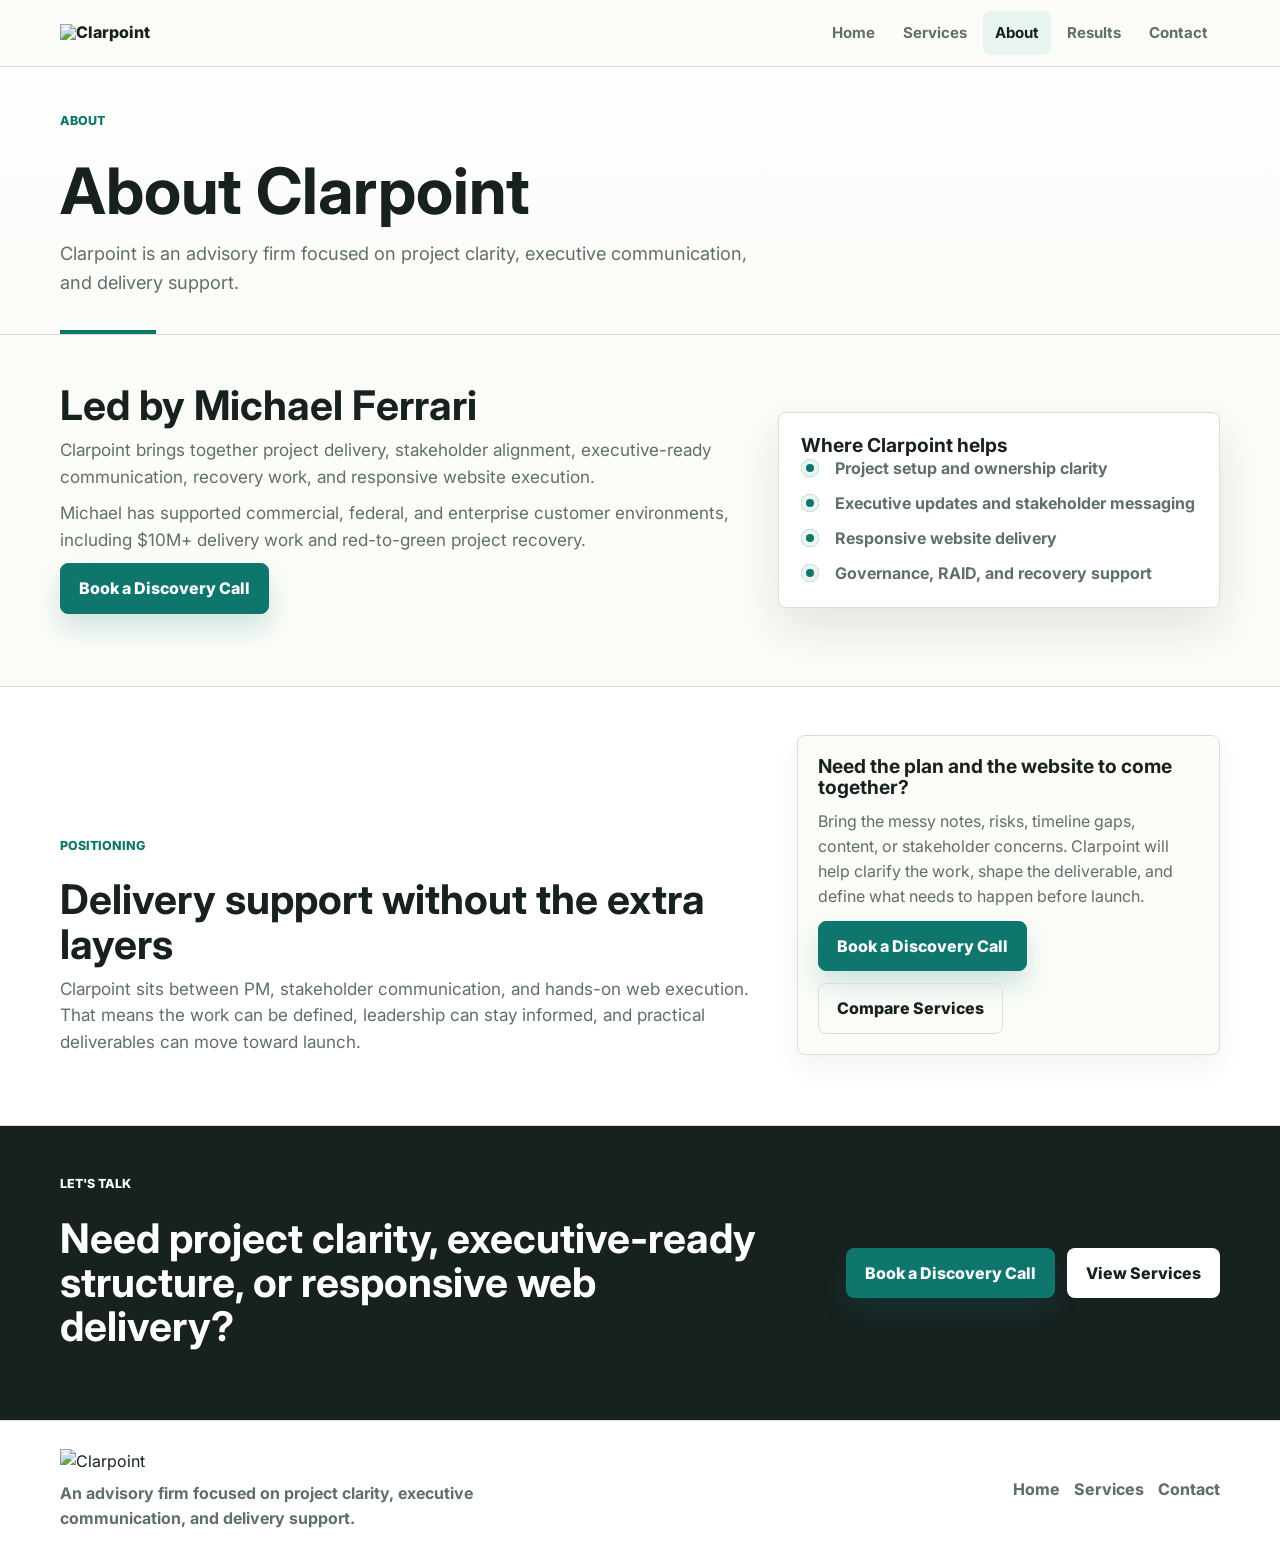
==== commit 9c83ec12: "Add files via upload" ====
--- a/about.html
+++ b/about.html
@@ -3,20 +3,20 @@
   <head>
     <meta charset="utf-8">
     <meta name="viewport" content="width=device-width, initial-scale=1">
-    <meta name="description" content="About Michael Ferrari, a technical delivery consultant helping teams with PM structure, executive communication, responsive websites, governance, recovery, and launch support.">
-    <title>About | Michael Ferrari</title>
+    <meta name="description" content="About Clarpoint, an advisory firm led by Michael Ferrari and focused on project clarity, executive communication, delivery structure, responsive websites, governance, and recovery.">
+    <title>About | Clarpoint</title>
     <link rel="preconnect" href="https://fonts.googleapis.com">
     <link rel="preconnect" href="https://fonts.gstatic.com" crossorigin>
     <link href="https://fonts.googleapis.com/css2?family=Inter:wght@500;650;700;800;850&display=swap" rel="stylesheet">
+    <link rel="icon" type="image/png" href="assets/clarpoint-mark.png">
     <link rel="stylesheet" href="styles.css">
   </head>
   <body>
     <a class="skip-link" href="#main">Skip to content</a>
     <header class="site-header">
       <div class="nav-wrap">
-        <a class="brand" href="index.html" aria-label="Michael Ferrari home">
-          <span class="brand-mark">MF</span>
-          <span class="brand-text">Michael Ferrari<span>Technical Delivery Consultant</span></span>
+        <a class="brand" href="index.html" aria-label="Clarpoint home">
+          <img class="brand-logo" src="assets/clarpoint-logo.png" alt="Clarpoint">
         </a>
         <button class="mobile-toggle" type="button" data-menu-toggle aria-expanded="false" aria-label="Open navigation">
           <svg viewBox="0 0 24 24" aria-hidden="true"><path d="M4 7h16M4 12h16M4 17h16" fill="none" stroke="currentColor" stroke-width="2" stroke-linecap="round"/></svg>
@@ -35,23 +35,23 @@
       <section class="page-hero">
         <div class="container">
           <p class="eyebrow">About</p>
-          <h1>About Michael Ferrari</h1>
-          <p class="lead">I help teams organize technical work, communicate clearly, recover delivery confidence, and ship practical web deliverables.</p>
+          <h1>About Clarpoint</h1>
+          <p class="lead">Clarpoint is an advisory firm focused on project clarity, executive communication, and delivery support.</p>
         </div>
       </section>
 
       <section class="section">
         <div class="container split">
           <div class="section-heading">
-            <h2>PM structure, executive communication, and hands-on web delivery</h2>
-            <p class="body-copy">My background combines project delivery, stakeholder alignment, executive-ready communication, recovery work, and responsive website execution.</p>
-            <p class="body-copy">I have supported commercial, federal, and enterprise customer environments, including $10M+ delivery work and red-to-green project recovery.</p>
+            <h2>Led by Michael Ferrari</h2>
+            <p class="body-copy">Clarpoint brings together project delivery, stakeholder alignment, executive-ready communication, recovery work, and responsive website execution.</p>
+            <p class="body-copy">Michael has supported commercial, federal, and enterprise customer environments, including $10M+ delivery work and red-to-green project recovery.</p>
             <div class="button-row">
               <a class="button primary" href="contact.html">Book a Discovery Call</a>
             </div>
           </div>
           <div class="statement-panel">
-            <h3>Where I help</h3>
+            <h3>Where Clarpoint helps</h3>
             <ul>
               <li>Project setup and ownership clarity</li>
               <li>Executive updates and stakeholder messaging</li>
@@ -67,12 +67,12 @@
           <div class="positioning-layout">
             <div class="section-heading">
               <p class="eyebrow">Positioning</p>
-              <h2>Technical delivery without the extra layers</h2>
-              <p class="body-copy">I sit between PM, stakeholder communication, and hands-on web execution. That means I can define the work, keep leadership informed, and move a practical deliverable toward launch.</p>
+              <h2>Delivery support without the extra layers</h2>
+              <p class="body-copy">Clarpoint sits between PM, stakeholder communication, and hands-on web execution. That means the work can be defined, leadership can stay informed, and practical deliverables can move toward launch.</p>
             </div>
             <div class="about-cta-card">
               <h3>Need the plan and the website to come together?</h3>
-              <p>Bring the messy notes, risks, timeline gaps, content, or stakeholder concerns. I will help clarify the work, shape the deliverable, and define what needs to happen before launch.</p>
+              <p>Bring the messy notes, risks, timeline gaps, content, or stakeholder concerns. Clarpoint will help clarify the work, shape the deliverable, and define what needs to happen before launch.</p>
               <div class="button-row">
                 <a class="button primary" href="contact.html">Book a Discovery Call</a>
                 <a class="button ghost" href="services.html">Compare Services</a>
@@ -86,7 +86,7 @@
         <div class="container cta-inner">
           <div class="section-heading">
             <p class="eyebrow">Let's talk</p>
-            <h2>Need PM guidance, executive-ready structure, or responsive web delivery?</h2>
+            <h2>Need project clarity, executive-ready structure, or responsive web delivery?</h2>
           </div>
           <div class="button-row">
             <a class="button primary" href="contact.html">Book a Discovery Call</a>
@@ -98,7 +98,10 @@
 
     <footer class="site-footer">
       <div class="footer-grid">
-        <p><strong>Michael Ferrari</strong><br>PM guidance, executive communication, and responsive web delivery</p>
+        <div class="footer-brand">
+          <img class="footer-logo" src="assets/clarpoint-logo.png" alt="Clarpoint">
+          <p>An advisory firm focused on project clarity, executive communication, and delivery support.</p>
+        </div>
         <div class="footer-links">
           <a href="index.html">Home</a>
           <a href="services.html">Services</a>
--- a/styles.css
+++ b/styles.css
@@ -80,31 +80,15 @@
 .brand {
   display: inline-flex;
   align-items: center;
-  gap: 12px;
   text-decoration: none;
   font-weight: 800;
   line-height: 1.1;
 }
 
-.brand-mark {
-  width: 40px;
-  height: 40px;
-  display: grid;
-  place-items: center;
-  border-radius: var(--radius);
-  color: var(--white);
-  background: var(--teal);
-  font-size: 0.95rem;
-  box-shadow: 0 10px 20px rgba(15, 118, 110, 0.2);
-}
-
-.brand-text span {
+.brand-logo {
   display: block;
-  color: var(--muted);
-  font-size: 0.75rem;
-  font-weight: 700;
-  text-transform: uppercase;
-  letter-spacing: 0;
+  width: 190px;
+  height: auto;
 }
 
 .nav-menu {
@@ -1038,6 +1022,22 @@
   grid-template-columns: 1fr auto;
   gap: 18px;
   align-items: center;
+}
+
+.footer-brand {
+  display: grid;
+  gap: 8px;
+}
+
+.footer-logo {
+  width: 160px;
+  height: auto;
+}
+
+.footer-brand p {
+  max-width: 520px;
+  color: var(--muted);
+  font-weight: 700;
 }
 
 .footer-links {
@@ -1225,8 +1225,8 @@
     font-size: 1.65rem;
   }
 
-  .brand-text span {
-    display: none;
+  .brand-logo {
+    width: 160px;
   }
 
   .button,
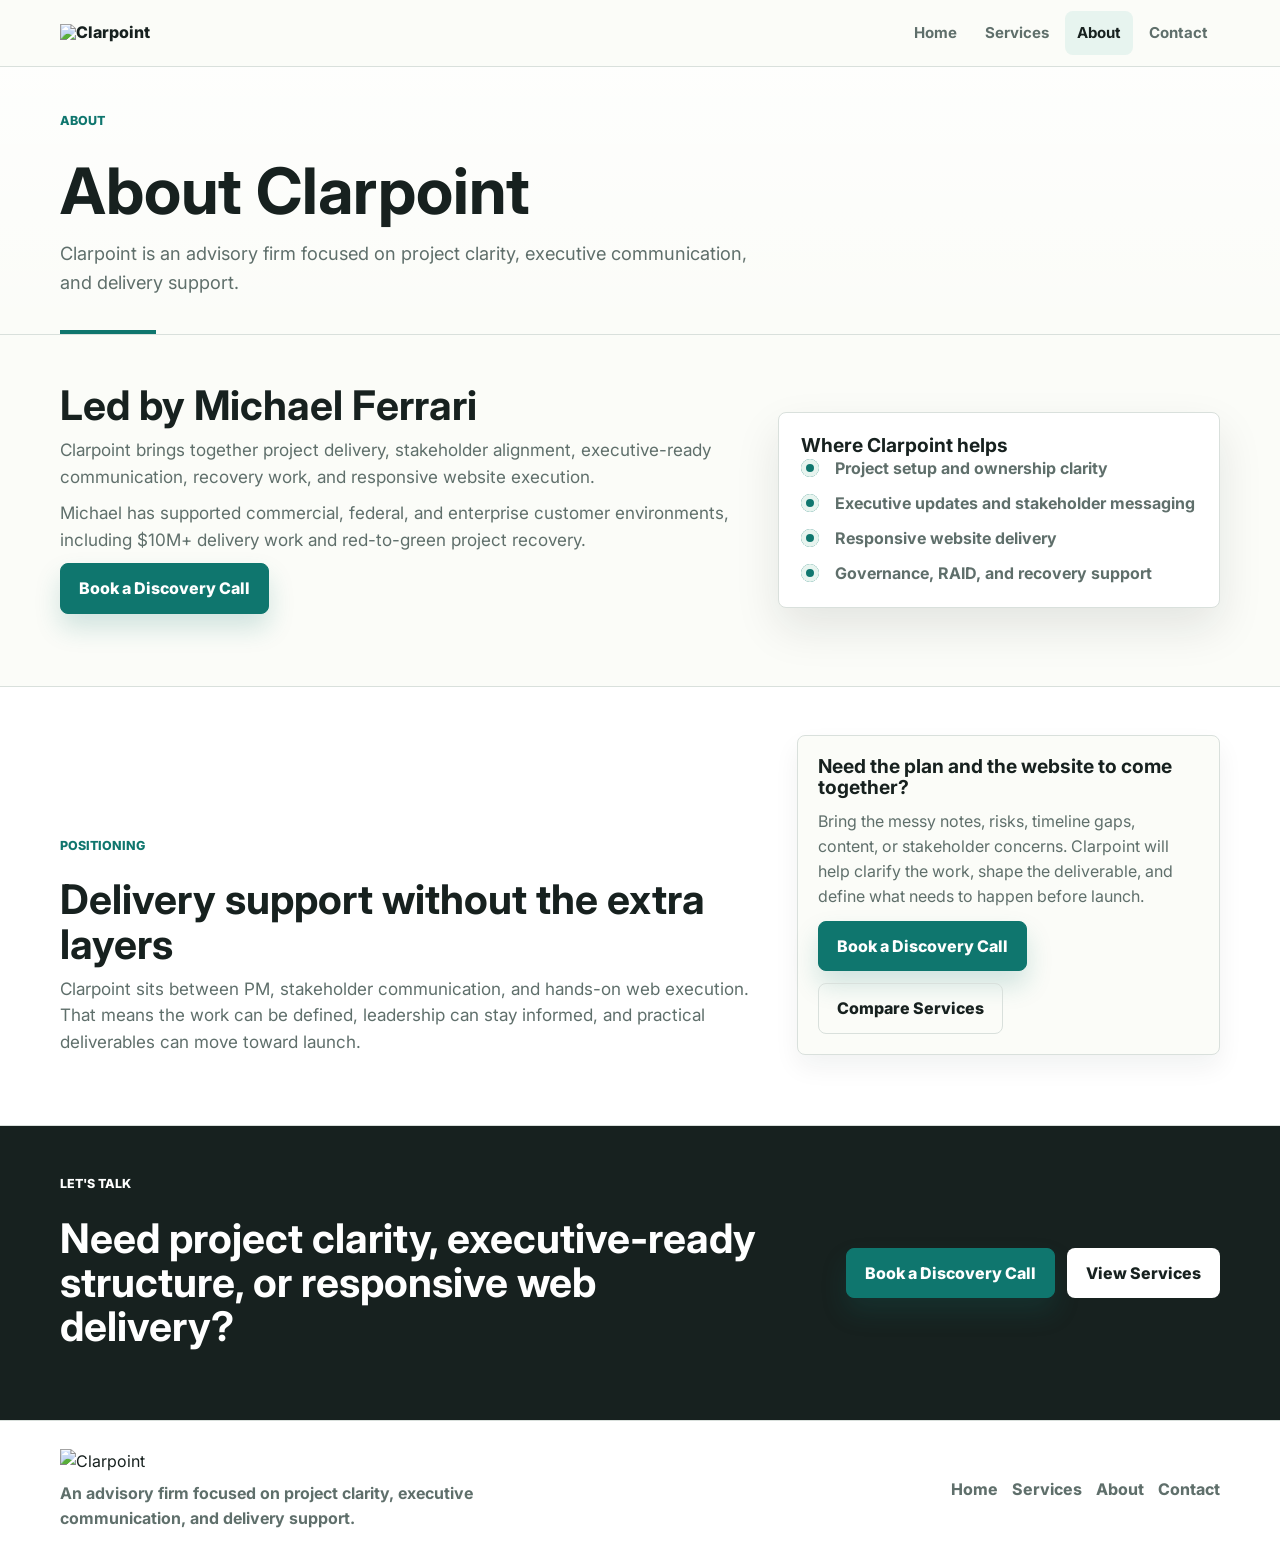
==== commit 93e0d5c4: "Add files via upload" ====
--- a/about.html
+++ b/about.html
@@ -8,7 +8,7 @@
     <link rel="preconnect" href="https://fonts.googleapis.com">
     <link rel="preconnect" href="https://fonts.gstatic.com" crossorigin>
     <link href="https://fonts.googleapis.com/css2?family=Inter:wght@500;650;700;800;850&display=swap" rel="stylesheet">
-    <link rel="icon" type="image/png" href="assets/clarpoint-mark.png">
+    <link rel="icon" type="image/png" href="clarpoint-mark.png">
     <link rel="stylesheet" href="styles.css">
   </head>
   <body>
@@ -16,7 +16,7 @@
     <header class="site-header">
       <div class="nav-wrap">
         <a class="brand" href="index.html" aria-label="Clarpoint home">
-          <img class="brand-logo" src="assets/clarpoint-logo.png" alt="Clarpoint">
+          <img class="brand-logo" src="clarpoint-logo.png" alt="Clarpoint">
         </a>
         <button class="mobile-toggle" type="button" data-menu-toggle aria-expanded="false" aria-label="Open navigation">
           <svg viewBox="0 0 24 24" aria-hidden="true"><path d="M4 7h16M4 12h16M4 17h16" fill="none" stroke="currentColor" stroke-width="2" stroke-linecap="round"/></svg>
@@ -25,7 +25,6 @@
           <a class="nav-link" href="index.html">Home</a>
           <a class="nav-link" href="services.html">Services</a>
           <a class="nav-link active" href="about.html">About</a>
-          <a class="nav-link" href="results.html">Results</a>
           <a class="nav-link" href="contact.html">Contact</a>
         </nav>
       </div>
@@ -99,12 +98,13 @@
     <footer class="site-footer">
       <div class="footer-grid">
         <div class="footer-brand">
-          <img class="footer-logo" src="assets/clarpoint-logo.png" alt="Clarpoint">
+          <img class="footer-logo" src="clarpoint-logo.png" alt="Clarpoint">
           <p>An advisory firm focused on project clarity, executive communication, and delivery support.</p>
         </div>
         <div class="footer-links">
           <a href="index.html">Home</a>
           <a href="services.html">Services</a>
+          <a href="about.html">About</a>
           <a href="contact.html">Contact</a>
         </div>
       </div>
--- a/styles.css
+++ b/styles.css
@@ -555,6 +555,10 @@
   gap: 14px;
 }
 
+.core-services {
+  grid-template-columns: repeat(4, 1fr);
+}
+
 .service-card {
   min-height: 280px;
   display: grid;
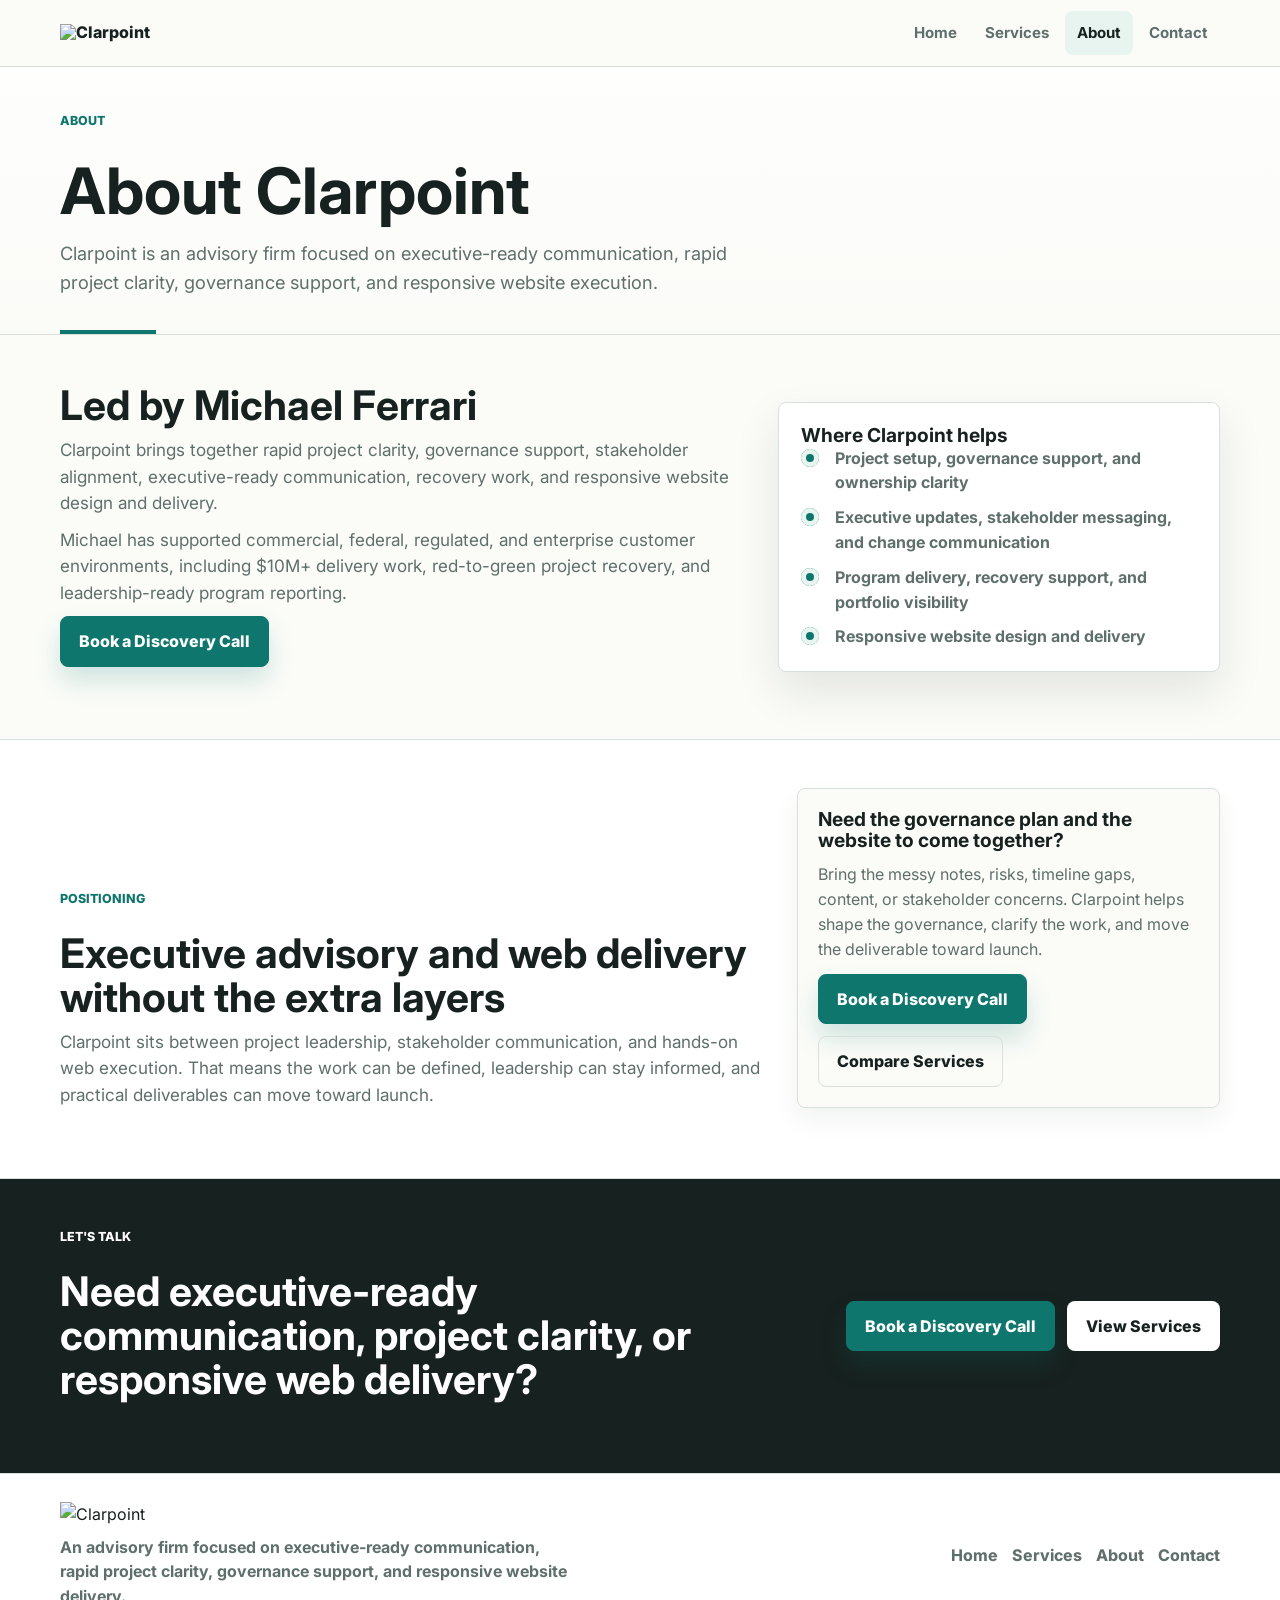
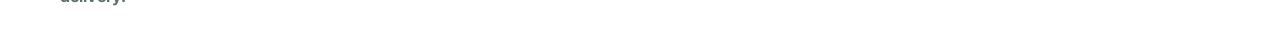
==== commit 16555f0d: "Add files via upload" ====
--- a/about.html
+++ b/about.html
@@ -3,13 +3,38 @@
   <head>
     <meta charset="utf-8">
     <meta name="viewport" content="width=device-width, initial-scale=1">
-    <meta name="description" content="About Clarpoint, an advisory firm led by Michael Ferrari and focused on project clarity, executive communication, delivery structure, responsive websites, governance, and recovery.">
-    <title>About | Clarpoint</title>
+    <meta name="description" content="About Clarpoint, an advisory firm led by Michael Ferrari and focused on executive-ready communication, rapid project clarity, governance support, project recovery, and responsive website delivery.">
+    <title>About | Clarpoint Executive Communication & Delivery Support</title>
+    <meta property="og:title" content="About | Clarpoint Executive Communication & Delivery Support">
+    <meta property="og:description" content="Learn how Clarpoint helps with executive-ready communication, rapid project clarity, project recovery, governance support, and responsive website delivery.">
+    <meta property="og:type" content="website">
+    <meta name="twitter:card" content="summary_large_image">
+    <meta name="robots" content="index,follow">
     <link rel="preconnect" href="https://fonts.googleapis.com">
     <link rel="preconnect" href="https://fonts.gstatic.com" crossorigin>
     <link href="https://fonts.googleapis.com/css2?family=Inter:wght@500;650;700;800;850&display=swap" rel="stylesheet">
     <link rel="icon" type="image/png" href="clarpoint-mark.png">
     <link rel="stylesheet" href="styles.css">
+    <script type="application/ld+json">
+      {
+        "@context": "https://schema.org",
+        "@type": "BreadcrumbList",
+        "itemListElement": [
+          {
+            "@type": "ListItem",
+            "position": 1,
+            "name": "Home",
+            "item": "index.html"
+          },
+          {
+            "@type": "ListItem",
+            "position": 2,
+            "name": "About",
+            "item": "about.html"
+          }
+        ]
+      }
+    </script>
   </head>
   <body>
     <a class="skip-link" href="#main">Skip to content</a>
@@ -35,7 +60,7 @@
         <div class="container">
           <p class="eyebrow">About</p>
           <h1>About Clarpoint</h1>
-          <p class="lead">Clarpoint is an advisory firm focused on project clarity, executive communication, and delivery support.</p>
+          <p class="lead">Clarpoint is an advisory firm focused on executive-ready communication, rapid project clarity, governance support, and responsive website execution.</p>
         </div>
       </section>
 
@@ -43,8 +68,8 @@
         <div class="container split">
           <div class="section-heading">
             <h2>Led by Michael Ferrari</h2>
-            <p class="body-copy">Clarpoint brings together project delivery, stakeholder alignment, executive-ready communication, recovery work, and responsive website execution.</p>
-            <p class="body-copy">Michael has supported commercial, federal, and enterprise customer environments, including $10M+ delivery work and red-to-green project recovery.</p>
+            <p class="body-copy">Clarpoint brings together rapid project clarity, governance support, stakeholder alignment, executive-ready communication, recovery work, and responsive website design and delivery.</p>
+            <p class="body-copy">Michael has supported commercial, federal, regulated, and enterprise customer environments, including $10M+ delivery work, red-to-green project recovery, and leadership-ready program reporting.</p>
             <div class="button-row">
               <a class="button primary" href="contact.html">Book a Discovery Call</a>
             </div>
@@ -52,10 +77,10 @@
           <div class="statement-panel">
             <h3>Where Clarpoint helps</h3>
             <ul>
-              <li>Project setup and ownership clarity</li>
-              <li>Executive updates and stakeholder messaging</li>
-              <li>Responsive website delivery</li>
-              <li>Governance, RAID, and recovery support</li>
+              <li>Project setup, governance support, and ownership clarity</li>
+              <li>Executive updates, stakeholder messaging, and change communication</li>
+              <li>Program delivery, recovery support, and portfolio visibility</li>
+              <li>Responsive website design and delivery</li>
             </ul>
           </div>
         </div>
@@ -66,12 +91,12 @@
           <div class="positioning-layout">
             <div class="section-heading">
               <p class="eyebrow">Positioning</p>
-              <h2>Delivery support without the extra layers</h2>
-              <p class="body-copy">Clarpoint sits between PM, stakeholder communication, and hands-on web execution. That means the work can be defined, leadership can stay informed, and practical deliverables can move toward launch.</p>
+              <h2>Executive advisory and web delivery without the extra layers</h2>
+              <p class="body-copy">Clarpoint sits between project leadership, stakeholder communication, and hands-on web execution. That means the work can be defined, leadership can stay informed, and practical deliverables can move toward launch.</p>
             </div>
             <div class="about-cta-card">
-              <h3>Need the plan and the website to come together?</h3>
-              <p>Bring the messy notes, risks, timeline gaps, content, or stakeholder concerns. Clarpoint will help clarify the work, shape the deliverable, and define what needs to happen before launch.</p>
+              <h3>Need the governance plan and the website to come together?</h3>
+              <p>Bring the messy notes, risks, timeline gaps, content, or stakeholder concerns. Clarpoint helps shape the governance, clarify the work, and move the deliverable toward launch.</p>
               <div class="button-row">
                 <a class="button primary" href="contact.html">Book a Discovery Call</a>
                 <a class="button ghost" href="services.html">Compare Services</a>
@@ -85,7 +110,7 @@
         <div class="container cta-inner">
           <div class="section-heading">
             <p class="eyebrow">Let's talk</p>
-            <h2>Need project clarity, executive-ready structure, or responsive web delivery?</h2>
+            <h2>Need executive-ready communication, project clarity, or responsive web delivery?</h2>
           </div>
           <div class="button-row">
             <a class="button primary" href="contact.html">Book a Discovery Call</a>
@@ -99,7 +124,7 @@
       <div class="footer-grid">
         <div class="footer-brand">
           <img class="footer-logo" src="clarpoint-logo.png" alt="Clarpoint">
-          <p>An advisory firm focused on project clarity, executive communication, and delivery support.</p>
+          <p>An advisory firm focused on executive-ready communication, rapid project clarity, governance support, and responsive website delivery.</p>
         </div>
         <div class="footer-links">
           <a href="index.html">Home</a>
